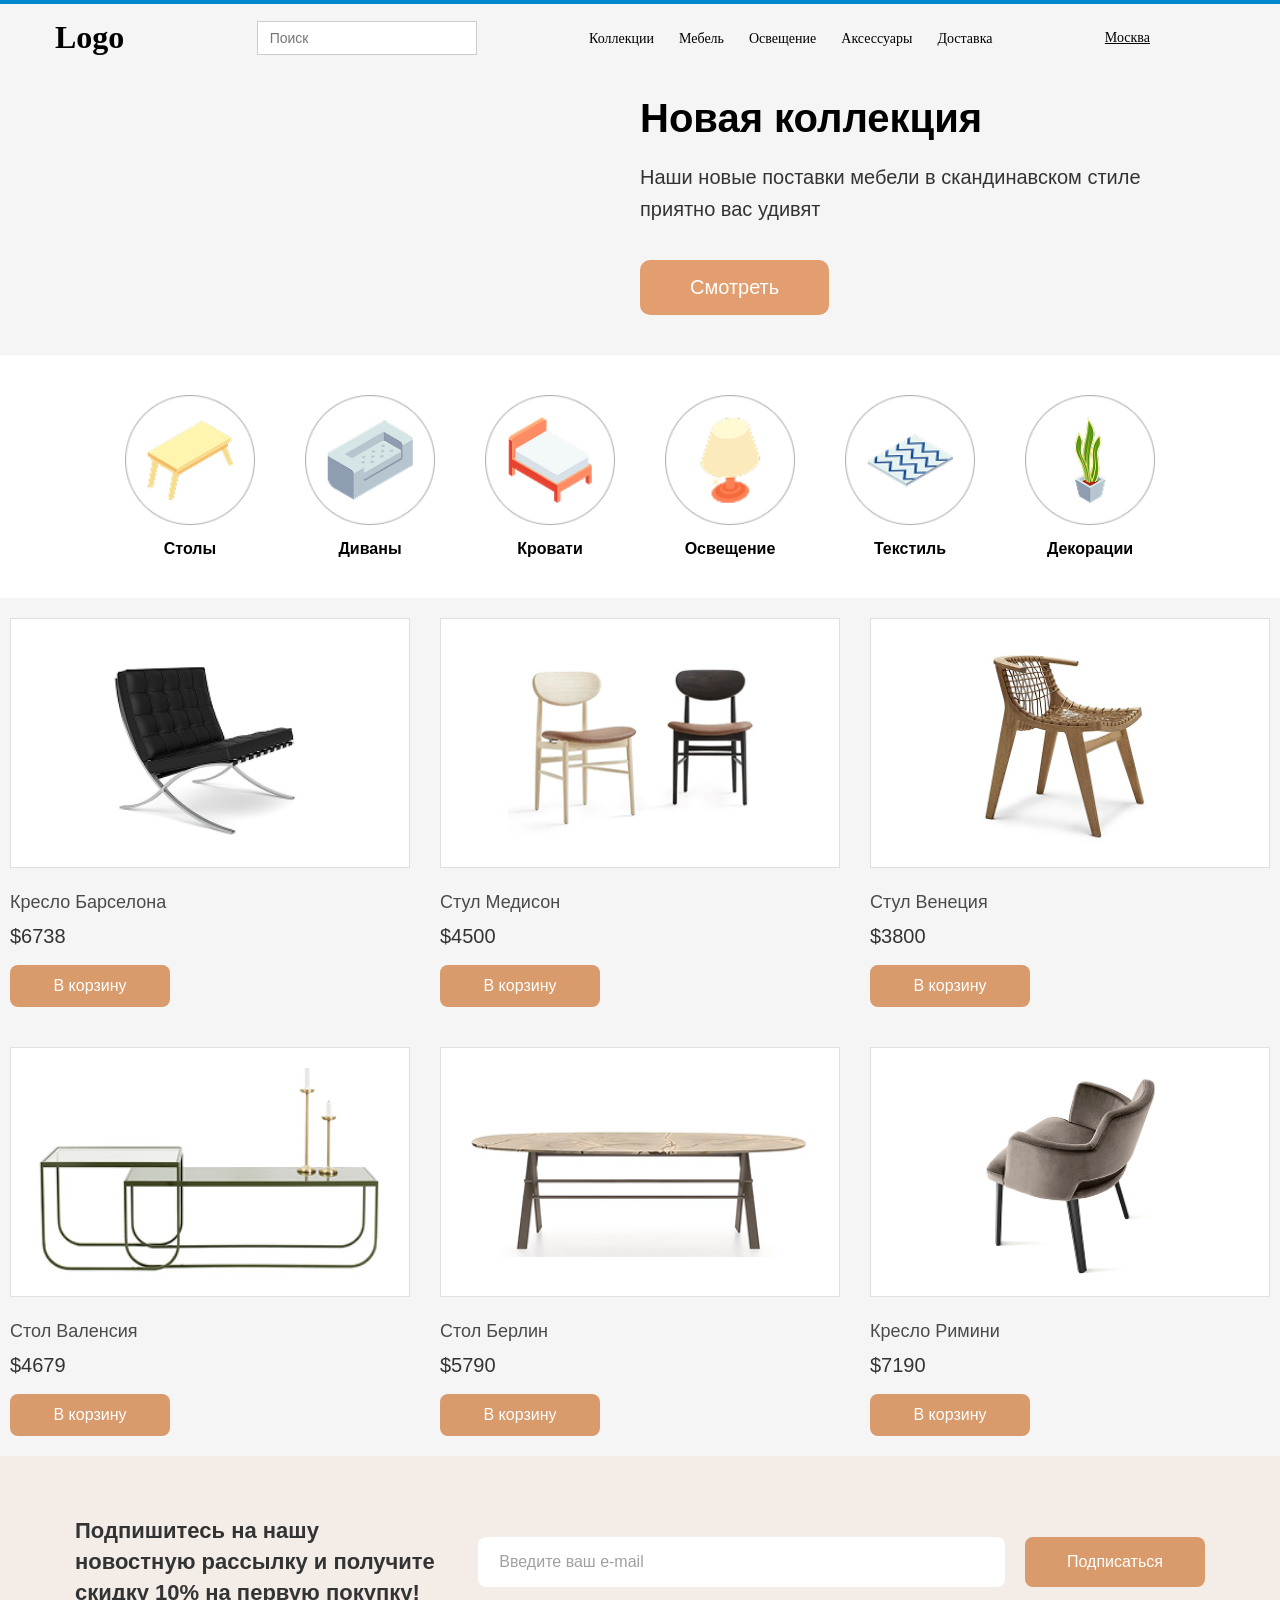
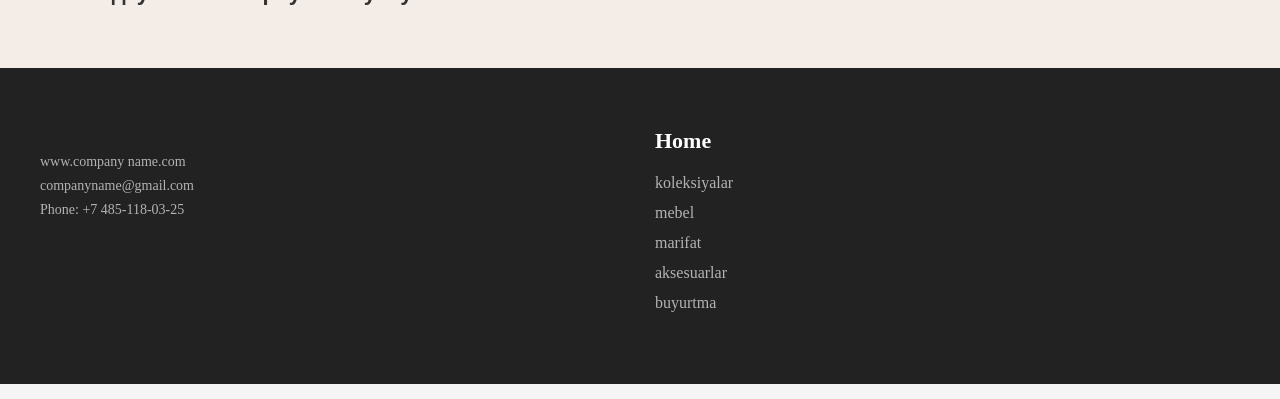
==== mebel.html @ 8f06d865 "style" ====
<!doctype html>
<html lang="en">
  <head>
    <meta charset="UTF-8" />
    <meta name="viewport" content="width=device-width, initial-scale=1.0" />
    <link
      rel="stylesheet"
      href="https://cdnjs.cloudflare.com/ajax/libs/font-awesome/7.0.1/css/all.min.css"
      integrity="sha512-2SwdPD6INVrV/lHTZbO2nodKhrnDdJK9/kg2XD1r9uGqPo1cUbujc+IYdlYdEErWNu69gVcYgdxlmVmzTWnetw=="
      crossorigin="anonymous"
      referrerpolicy="no-referrer"
    />
    <link rel="stylesheet" href="./mebel.css" />
    <title>Soft mebel</title>
  </head>
  <body>
    <header class="header">
      <div class="container header__container">
        <div class="header__left">
          <div class="header__logo">
            <h1>Logo</h1>
          </div>
        </div>

        <form class="header__search" action="">
          <input type="text" placeholder="Поиск" />
        </form>

        <ul class="header__list">
          <li class="header__item"><a href="#koleksiyalar">Коллекции</a></li>
          <li class="header__item"><a href="#mebel">Мебель</a></li>
          <li class="header__item"><a href="#marifat">Освещение</a></li>
          <li class="header__item"><a href="#aksesuarlar">Аксессуары</a></li>
          <li class="header__item"><a href="#buyurtma">Доставка</a></li>
        </ul>

        <div class="header__right">
          <a href="#" class="header__city">Москва</a>
          <div class="header__icons">
            <i class="fa-regular fa-user"></i>
            <i class="fa-regular fa-heart"></i>
            <i class="fa-solid fa-cart-shopping"></i>
          </div>
        </div>
      </div>

      <section id="hero">
        <div class="hero__container">
          <div class="hero-left">
            <img src="./images/img.png" alt="" />
          </div>
          <div class="hero-right">
            <h2>Новая коллекция</h2>
            <p>
              Наши новые поставки мебели в скандинавском стиле приятно вас
              удивят
            </p>
            <button class="hero-btn">Смотреть</button>
          </div>
        </div>
      </section>

      <section id="marifat">
        <div class="marifat__container">
          <div class="marifat__item">
            <div class="marifat__image-box">
              <img src="./images/dumaloq 1.png" alt="" class="bg-circle" />
              <img src="./images/stol.png" alt="" class="main-img" />
            </div>
            <p class="marifat__title">Столы</p>
          </div>

          <div class="marifat__item">
            <div class="marifat__image-box">
              <img src="./images/dumaloq 1.png" alt="" class="bg-circle" />
              <img src="./images/divan.png" alt="" class="main-img" />
            </div>
            <p class="marifat__title">Диваны</p>
          </div>

          <div class="marifat__item active">
            <div class="marifat__image-box">
              <img src="./images/dumaloq 1.png" alt="" class="bg-circle" />
              <img src="./images/krovat.png" alt="" class="main-img" />
            </div>
            <p class="marifat__title">Кровати</p>
          </div>

          <div class="marifat__item">
            <div class="marifat__image-box">
              <img src="./images/dumaloq 1.png" alt="" class="bg-circle" />
              <img src="./images/svet.png" alt="" class="main-img" />
            </div>
            <p class="marifat__title">Освещение</p>
          </div>

          <div class="marifat__item">
            <div class="marifat__image-box">
              <img src="./images/dumaloq 1.png" alt="" class="bg-circle" />
              <img src="./images/tekstil.png" alt="" class="main-img" />
            </div>
            <p class="marifat__title">Текстиль</p>
          </div>

          <div class="marifat__item">
            <div class="marifat__image-box">
              <img src="./images/dumaloq 1.png" alt="" class="bg-circle" />
              <img src="./images/dekor.png" alt="" class="main-img" />
            </div>
            <p class="marifat__title">Декорации</p>
          </div>
        </div>
      </section>

      <!-- mebel section -->
      <section id="mebel">
        <div class="container">
          <div class="mebel__product">
            <!-- 1-karta -->
            <div class="mebel__card">
              <img src="./images/mebel 1.png" alt="Кресло Барселона" />
              <div class="mebel__card-infos">
                <div class="mebel__card-top">
                  <h3 class="mebel__card-name">Кресло Барселона</h3>
                  <h3 class="mebel__card-name">$6738</h3>
                  <button class="mebel-btn">В корзину</button>
                  <i class="fa-regular fa-heart"></i>
                </div>
              </div>
            </div>

            <!-- 2-karta -->
            <div class="mebel__card">
              <img src="./images/mebel 2.png" alt="Стул Медисон" />
              <div class="mebel__card-infos">
                <div class="mebel__card-top">
                  <h3 class="mebel__card-name">Стул Медисон</h3>
                  <h3 class="mebel__card-name">$4500</h3>
                  <button class="mebel-btn">В корзину</button>
                  <i class="fa-regular fa-heart"></i>
                </div>
              </div>
            </div>

            <!-- 3-karta -->
            <div class="mebel__card">
              <img src="./images/mebel 3.png" alt="Стул Венеция" />
              <div class="mebel__card-infos">
                <div class="mebel__card-top">
                  <h3 class="mebel__card-name">Стул Венеция</h3>
                  <h3 class="mebel__card-name">$3800</h3>
                  <button class="mebel-btn">В корзину</button>
                  <i class="fa-regular fa-heart"></i>
                </div>
              </div>
            </div>

            <!-- 4-karta -->
            <div class="mebel__card">
              <img src="./images/mebel 4.png" alt="Стол Валенсия" />
              <div class="mebel__card-infos">
                <div class="mebel__card-top">
                  <h3 class="mebel__card-name">Стол Валенсия</h3>
                  <h3 class="mebel__card-name">$4679</h3>
                  <button class="mebel-btn">В корзину</button>
                  <i class="fa-regular fa-heart"></i>
                </div>
              </div>
            </div>

            <!-- 5-karta -->
            <div class="mebel__card">
              <img src="./images/mebel 5.png" alt="Стол Берлин" />
              <div class="mebel__card-infos">
                <div class="mebel__card-top">
                  <h3 class="mebel__card-name">Стол Берлин</h3>
                  <h3 class="mebel__card-name">$5790</h3>
                  <button class="mebel-btn">В корзину</button>
                  <i class="fa-regular fa-heart"></i>
                </div>
              </div>
            </div>

            <!-- 6-karta -->
            <div class="mebel__card">
              <img src="./images/mebel 6.png" alt="Кресло Римини" />
              <div class="mebel__card-infos">
                <div class="mebel__card-top">
                  <h3 class="mebel__card-name">Кресло Римини</h3>
                  <h3 class="mebel__card-name">$7190</h3>
                  <button class="mebel-btn">В корзину</button>
                  <i class="fa-regular fa-heart"></i>
                </div>
              </div>
            </div>
          </div>
        </div>
      </section>

      <section id="subscribe">
        <div class="container">
          <div class="subscribe__wrapper">
            <div class="subscribe__text">
              <p>
                Подпишитесь на нашу новостную рассылку и получите скидку 10% на
                первую покупку!
              </p>
            </div>

            <form class="subscribe__form">
              <input
                type="email"
                placeholder="Введите ваш e-mail"
                required
                class="subscribe__input"
              />
              <button type="submit" class="subscribe__btn">Подписаться</button>
            </form>
          </div>
        </div>
      </section>

      <footer class="site-footer">
        <div class="footer-container">
          <div class="footer-column brand-column">
            <div class="footer-logo">
              <div class="logo-placeholder">
                <img src="./icons/logo.png" alt="" />
              </div>
            </div>
            <p class="footer-info">www.company name.com</p>
            <p class="footer-info">companyname@gmail.com</p>
            <p class="footer-info">Phone: +7 485-118-03-25</p>
          </div>

          <div class="footer-column">
            <h3>Home</h3>
            <ul>
              <li><a href="#">koleksiyalar</a></li>
              <li><a href="#">mebel</a></li>
              <li><a href="#">marifat</a></li>
              <li><a href="#">aksesuarlar</a></li>
              <li><a href="#">buyurtma</a></li>
            </ul>
          </div>
        </div>
      </footer>
    </header>
  </body>
</html>
---- mebel.css ----
*,
.hero-right,
.mebel__card img,
.subscribe__input {
  box-sizing: border-box;
}
* {
  margin: 0;
  padding: 0;
}
a {
  text-decoration: none;
  color: #000;
}
ul {
  list-style: none;
}
.container {
  max-width: 1200px;
  margin: 0 auto;
  padding: 0 15px;
}
.header {
  width: 100%;
  background-color: #f5f5f5;
  border-top: 4px solid #08c;
  padding: 15px 0;
  position: sticky;
  margin: 0;
  top: 0;
}
.header__container {
  display: flex;
  align-items: center;
  justify-content: space-between;
}
.header__left,
.header__right {
  align-items: center;
  display: flex;
}
.header__logo img {
  max-height: 30px;
  display: block;
}
.header__search {
  flex-grow: 0;
  margin-left: 20px;
}
.header__search input {
  width: 220px;
  padding: 8px 12px;
  border: 1px solid #ccc;
  background-color: #fff;
  font-size: 14px;
  outline: 0;
}
.header__list {
  display: flex;
  gap: 25px;
}
.header__item a {
  font-size: 14px;
  font-weight: 500;
  transition: color 0.2s;
}
.hero-right h2,
.marifat__item.active .marifat__title {
  font-weight: 700;
}
.header__item a:hover {
  color: #08c;
}
.header__right {
  gap: 20px;
}
.header__city {
  font-size: 14px;
  text-decoration: underline;
}
.header__icons {
  display: flex;
  align-items: center;
  gap: 15px;
}
.header__icons img {
  width: 20px;
  height: 20px;
  object-fit: contain;
}
.hero__container {
  display: flex;
  justify-content: space-between;
  align-items: center;
  width: 100%;
  max-width: 100%;
  margin: 0;
  padding: 0;
}
.hero-left {
  flex: 1;
  width: 50%;
}
.hero-left img {
  width: 100%;
  display: block;
  height: auto;
  object-fit: cover;
}
.hero-right {
  flex: 1;
  width: 50%;
  padding: 40px 80px;
  text-align: left;
}
.hero-right h2 {
  font-size: 40px;
  font-family: sans-serif;
  margin-bottom: 20px;
  color: #000;
}
.hero-btn,
.hero-right p {
  font-size: 20px;
  font-family: sans-serif;
}
.hero-right p {
  color: #333;
  line-height: 1.6;
  margin-bottom: 35px;
}
.hero-btn {
  background-color: #e29e6f;
  color: #fff;
  padding: 16px 50px;
  border: none;
  border-radius: 10px;
  cursor: pointer;
  transition: 0.3s;
}
.hero-btn:hover {
  background-color: #cb8b5f;
}
.mebel-btn:hover,
.subscribe__btn:hover {
  background-color: #c48559;
}
#marifat {
  padding: 40px 0;
  background-color: #fff;
}
.marifat__container {
  display: flex;
  justify-content: center;
  align-items: center;
  gap: 50px;
  flex-wrap: wrap;
  max-width: 1200px;
  margin: 0 auto;
}
.marifat__item {
  display: flex;
  flex-direction: column;
  align-items: center;
  text-align: center;
}
.marifat__image-box {
  position: relative;
  width: 130px;
  height: 130px;
  display: flex;
  align-items: center;
  justify-content: center;
  border-radius: 50%;
  transition: transform 0.2s;
}
.bg-circle,
.mebel__card img {
  width: 100%;
  object-fit: contain;
}
.marifat__item:hover .marifat__image-box {
  transform: scale(1.05);
}
.bg-circle {
  height: 100%;
}
.main-img {
  position: absolute;
  top: 50%;
  left: 50%;
  transform: translate(-50%, -50%);
  width: 65%;
  height: 65%;
  object-fit: contain;
}
.marifat__item.active .marifat__image-box {
  outline-offset: 2px;
  border-radius: 50%;
}
.marifat__title {
  font-family: sans-serif;
  font-size: 16px;
  font-weight: 600;
  color: #000;
  margin-top: 15px;
}
#subscribe,
.mebel__card {
  font-family: Arial, sans-serif;
}
.mebel__product {
  display: grid;
  grid-template-columns: repeat(3, 400px);
  gap: 40px 30px;
  justify-content: center;
  padding: 20px;
}
.mebel__card {
  width: 400px;
}
.mebel__card img {
  height: 250px;
  border: 1px solid #e0e0e0;
  padding: 20px;
  background-color: #fff;
}
.mebel__card-infos {
  padding: 20px 0 0;
}
.mebel__card-top {
  display: grid;
  row-gap: 12px;
  grid-template-columns: auto 1fr;
}
.mebel__card-top h3:first-of-type {
  grid-column: 1/-1;
  font-size: 18px;
  font-weight: 400;
  color: #4a4a4a;
  margin: 0;
}
.mebel__card-top h3:nth-of-type(2) {
  grid-column: 1/-1;
  font-size: 20px;
  font-weight: 500;
  color: #333;
  margin: 0 0 5px;
}
.mebel-btn {
  grid-column: 1;
  width: 160px;
  height: 42px;
  background-color: #d99a6c;
  color: #fff;
  border: none;
  border-radius: 8px;
  font-size: 16px;
  cursor: pointer;
  transition: background-color 0.3s;
}
.fa-heart {
  grid-column: 2;
  align-self: center;
  justify-self: start;
  font-size: 24px;
  color: #a0a0a0;
  cursor: pointer;
  margin-left: 25px;
  transition: color 0.3s;
}
.fa-heart:hover {
  color: #e74c3c;
}
.site-footer {
  background-color: #222;
  color: #b3b3b3;
  padding: 60px 20px;
}
#subscribe {
  background-color: #eeceb738;
  padding: 60px 0;
}
.subscribe__wrapper {
  display: grid;
  grid-template-columns: 1fr 2fr;
  align-items: center;
  gap: 40px;
  max-width: 1200px;
  margin: 0 auto;
  padding: 0 20px;
}
.subscribe__text p {
  font-size: 22px;
  font-weight: 700;
  color: #333;
  line-height: 1.4;
  margin: 0;
}
.subscribe__form {
  display: grid;
  grid-template-columns: 1fr auto;
  gap: 20px;
  align-items: center;
}
.subscribe__input {
  width: 100%;
  height: 50px;
  border: 1px solid hsla(0, 0%, 80%, 0);
  border-radius: 8px;
  padding: 0 20px;
  font-size: 16px;
  color: #4a4a4a;
  background-color: #fff;
  outline: 0;
  transition: border-color 0.3s;
}
.subscribe__input:focus {
  border-color: #d99a6c;
}
.subscribe__input::placeholder {
  color: #a0a0a0;
}
.subscribe__btn {
  width: 180px;
  height: 50px;
  background-color: #d99a6c;
  color: #fff;
  border: none;
  border-radius: 8px;
  font-size: 16px;
  font-weight: 500;
  cursor: pointer;
  transition: background-color 0.3s;
}
.footer-container {
  max-width: 1200px;
  margin: 0 auto;
  display: flex;
  flex-wrap: wrap;
  justify-content: space-between;
  gap: 30px;
}
.footer-column {
  flex: 1;
  min-width: 200px;
}
.footer-column h3 {
  color: #fff;
  font-size: 22px;
  margin-bottom: 20px;
  font-family: Georgia, serif;
}
.footer-column ul {
  list-style: none;
  padding: 0;
  margin: 0;
}
.footer-column ul li {
  margin-bottom: 12px;
}
.footer-column ul li a {
  color: #b3b3b3;
  text-decoration: none;
  transition: color 0.3s;
}
.footer-column ul li a:hover {
  color: #fff;
}
.footer-info {
  margin: 8px 0;
  font-size: 14px;
}
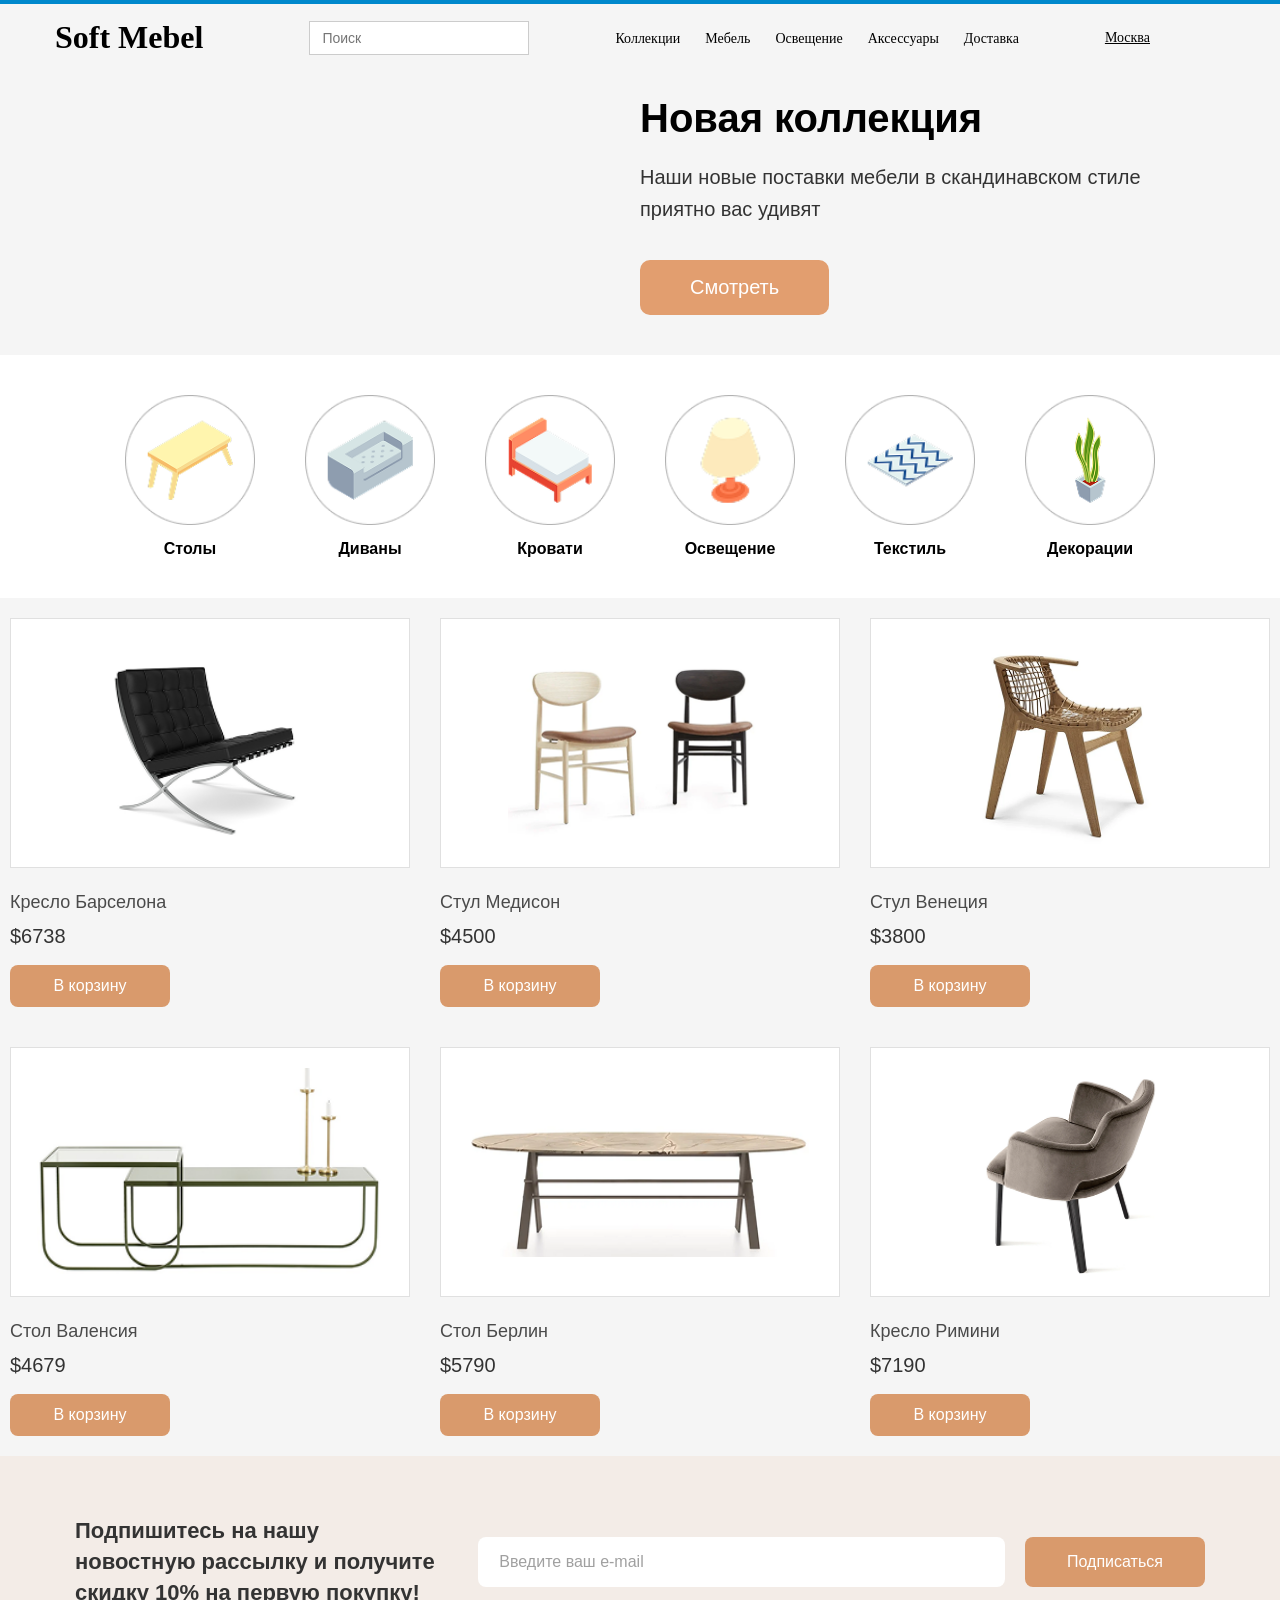
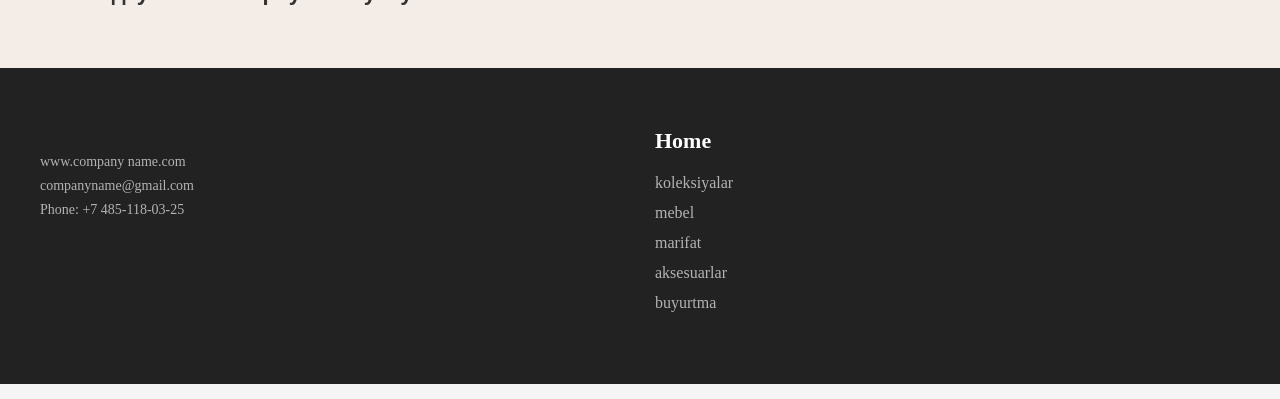
==== commit f3b030bb: "atyle add" ====
--- a/mebel.html
+++ b/mebel.html
@@ -18,7 +18,7 @@
       <div class="container header__container">
         <div class="header__left">
           <div class="header__logo">
-            <h1>Logo</h1>
+            <h1>Soft Mebel</h1>
           </div>
         </div>
 
--- a/mebel.css
+++ b/mebel.css
@@ -25,9 +25,6 @@
   background-color: #f5f5f5;
   border-top: 4px solid #08c;
   padding: 15px 0;
-  position: sticky;
-  margin: 0;
-  top: 0;
 }
 .header__container {
   display: flex;
